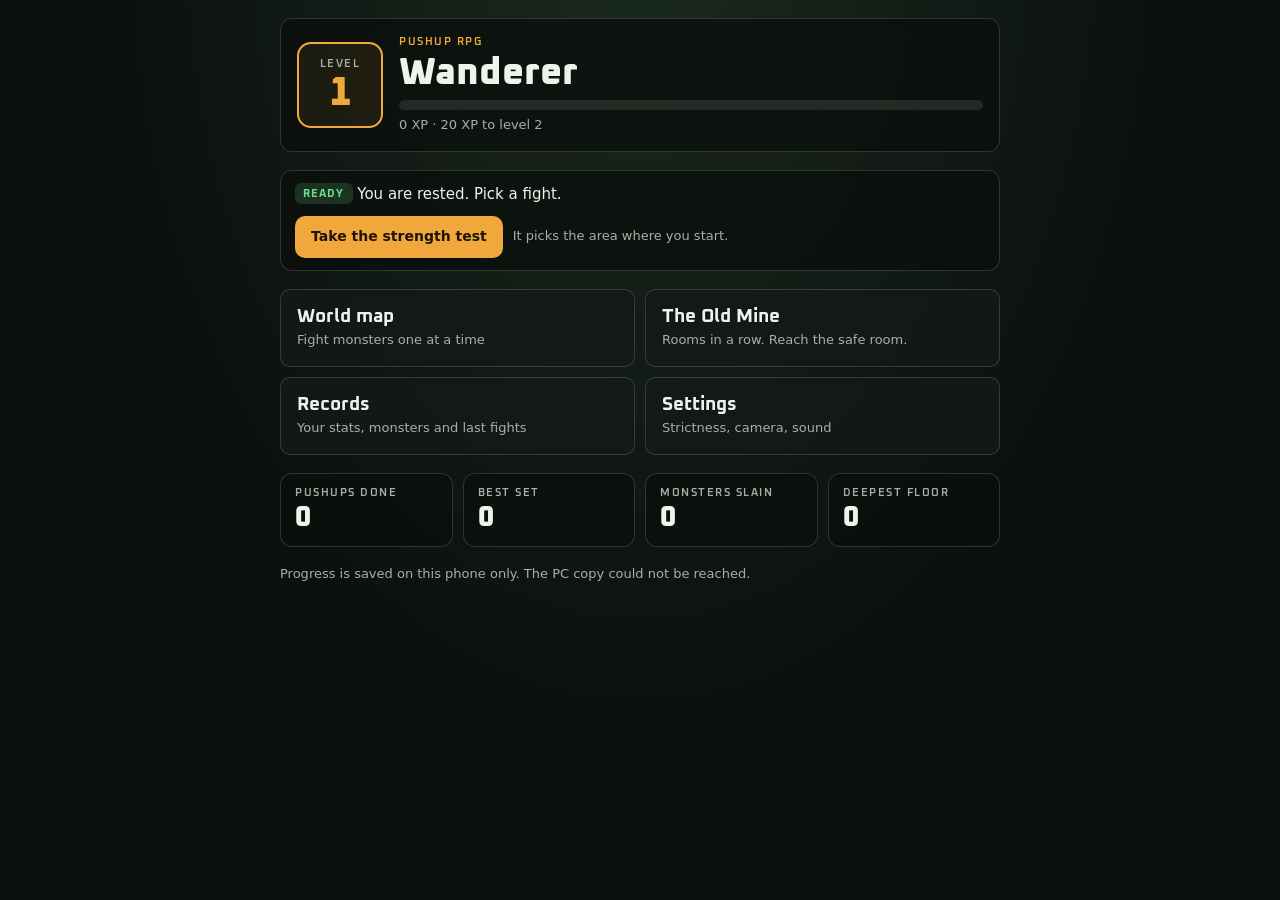
==== app/index.html @ 48d53eca "Make the game an installable app that works offline Adds a web app manifest with Cave Rat icons, so " ====
<!doctype html>
<html lang="en">
<head>
<meta charset="utf-8">
<meta name="viewport" content="width=device-width,initial-scale=1,viewport-fit=cover">
<meta name="theme-color" content="#0b0f0d">
<title>Pushup RPG</title>
<link rel="manifest" href="manifest.webmanifest">
<link rel="icon" href="icons/icon-192.png" type="image/png">
<link rel="apple-touch-icon" href="icons/apple-touch-icon.png">
<meta name="mobile-web-app-capable" content="yes">
<link rel="preconnect" href="https://fonts.googleapis.com">
<link rel="preconnect" href="https://fonts.gstatic.com" crossorigin>
<link rel="stylesheet" href="https://fonts.googleapis.com/css2?family=Oxanium:wght@500;600;700;800&display=swap">
<link rel="stylesheet" href="style.css">
</head>
<body>

<!-- ===== camp (home) ===== -->
<section id="camp" class="screen">
  <div class="wrap">
    <header class="hero panel">
      <div class="lvl"><span class="label">Level</span><span id="campLevel">1</span></div>
      <div class="who">
        <p class="eyebrow">Pushup RPG</p>
        <h1 id="campTitle">Wanderer</h1>
        <div class="xpbar"><div id="campXpFill"></div></div>
        <p class="fine" id="campXpText"></p>
      </div>
    </header>
    <p id="campStatus" class="status panel"></p>
    <nav class="menu">
      <button type="button" data-action="goto" data-to="map"><b>World map</b><span>Fight monsters one at a time</span></button>
      <button type="button" data-action="goto" data-to="dungeon"><b>The Old Mine</b><span>Rooms in a row. Reach the safe room.</span></button>
      <button type="button" data-action="goto" data-to="records"><b>Records</b><span>Your stats, monsters and last fights</span></button>
      <button type="button" data-action="goto" data-to="settings"><b>Settings</b><span>Strictness, camera, sound</span></button>
    </nav>
    <div class="row" id="installRow" hidden><button type="button" id="btnInstallCamp">Install Pushup RPG as an app</button></div>
    <div class="tiles" id="campTiles"></div>
    <p class="fine" id="syncStatus">Checking where your progress is saved…</p>
  </div>
</section>

<!-- ===== world map ===== -->
<section id="map" class="screen" hidden>
  <div class="wrap">
    <div class="topbar"><button class="back" type="button" data-action="goto" data-to="camp">← Camp</button><h1>World map</h1></div>
    <p id="mapNote" class="status panel"></p>
    <div id="mapSpecial" class="specials"></div>
    <div id="mapZones" class="wrap"></div>
  </div>
</section>

<!-- ===== dungeon ===== -->
<section id="dungeon" class="screen" hidden>
  <div class="wrap">
    <div class="topbar"><button class="back" type="button" data-action="goto" data-to="camp">← Camp</button><h1>The Old Mine</h1></div>
    <p id="dgStatus" class="status panel"></p>
    <div id="dgFloor" class="card-block panel"></div>
    <div class="card-block panel">
      <h2>How the mine works</h2>
      <ul class="rules" id="dgRules"></ul>
    </div>
    <div class="card-block panel">
      <h2>Floors</h2>
      <div class="ladder" id="dgLadder"></div>
    </div>
  </div>
</section>

<!-- ===== records ===== -->
<section id="records" class="screen" hidden>
  <div class="wrap">
    <div class="topbar"><button class="back" type="button" data-action="goto" data-to="camp">← Camp</button><h1>Records</h1></div>
    <div class="tiles" id="recTiles"></div>
    <div class="card-block panel">
      <h2>Monsters</h2>
      <div class="table-wrap"><table id="recBeasts"></table></div>
    </div>
    <div class="card-block panel">
      <h2>Last fights</h2>
      <ul class="history" id="recHistory"></ul>
    </div>
  </div>
</section>

<!-- ===== settings ===== -->
<section id="settings" class="screen" hidden>
  <div class="wrap">
    <div class="topbar"><button class="back" type="button" data-action="goto" data-to="camp">← Camp</button><h1>Settings</h1></div>
    <div class="card-block panel">
      <h2>App</h2>
      <p class="fine" id="appStatus"></p>
      <div class="row"><button type="button" id="btnInstall" class="primary" hidden>Install the app</button></div>
    </div>
    <div class="card-block panel">
      <h2>Strictness</h2>
      <div class="field">
        <label for="sDepth">Bottom: elbow angle at most <output id="oDepth" for="sDepth"></output></label>
        <input type="range" id="sDepth" min="40" max="120" step="1">
        <p class="fine">Lower number = you must go deeper.</p>
      </div>
      <div class="field">
        <label for="sTop">Top: elbow angle at least <output id="oTop" for="sTop"></output></label>
        <input type="range" id="sTop" min="140" max="178" step="1">
        <p class="fine">Higher number = arms must be straighter.</p>
      </div>
      <div class="field">
        <label for="sBend">Body line: bend allowed <output id="oBend" for="sBend"></output></label>
        <input type="range" id="sBend" min="8" max="40" step="1">
        <p class="fine">Lower number = stricter about sagging hips or butt up.</p>
      </div>
      <div class="field">
        <label for="sKnee">Legs: knee angle at least <output id="oKnee" for="sKnee"></output></label>
        <input type="range" id="sKnee" min="120" max="175" step="1">
        <p class="fine">Higher number = legs must be straighter.</p>
      </div>
      <div class="row"><button type="button" id="btnDefaults">Back to tested defaults</button></div>
    </div>
    <div class="card-block panel">
      <h2>Camera and sound</h2>
      <div class="field">
        <label for="sCamera">Camera</label>
        <select id="sCamera"><option value="user">Front camera</option><option value="environment">Back camera</option></select>
      </div>
      <div class="field">
        <label for="sModel">Body tracking</label>
        <select id="sModel"><option value="full">Accurate</option><option value="lite">Fast (for slow phones)</option></select>
      </div>
      <label class="check" for="sVoice"><input type="checkbox" id="sVoice"> Say the count out loud</label>
    </div>
    <div class="card-block panel">
      <h2>Backup</h2>
      <p class="fine">Copy a backup code and keep it somewhere safe, for example in a note on your phone. Paste it here to get your progress back on any link or phone.</p>
      <div class="row"><button type="button" id="btnBackup" class="primary">Copy backup code</button></div>
      <textarea id="backupText" readonly hidden aria-label="Your backup code"></textarea>
      <div class="field">
        <label for="restoreText">Restore from a backup code</label>
        <textarea id="restoreText" placeholder="Paste a backup code here"></textarea>
      </div>
      <div class="row"><button type="button" id="btnRestore">Restore</button></div>
      <p class="fine" id="backupMsg" role="status"></p>
    </div>
    <div class="card-block panel">
      <h2>Progress</h2>
      <p class="fine">Start again from level 1. Your settings stay. This cannot be undone.</p>
      <div class="row"><button type="button" id="btnWipe" class="danger-btn">Reset all progress</button></div>
    </div>
  </div>
</section>

<!-- ===== fight ===== -->
<section id="fight" hidden>
  <div id="stage">
    <div id="frame">
      <video id="video" playsinline muted></video>
      <canvas id="overlay"></canvas>
    </div>
  </div>
  <header class="hud-top">
    <div class="count-box panel"><span class="label">Hits</span><span id="fHits">0</span></div>
    <div class="monster panel" id="fMonster">
      <img id="fArt" alt="" hidden>
      <div class="m-info">
        <p class="fine" id="fWhere"></p>
        <div class="m-row"><span id="fName"></span><span id="fHp"></span></div>
        <div class="hpbar"><div id="fHpFill"></div></div>
        <div class="threat" id="threat" hidden><div class="threat-bar"><div id="threatFill"></div></div><span id="threatText"></span></div>
      </div>
    </div>
  </header>
  <div id="banner" class="panel"></div>
  <div id="restPanel" hidden>
    <div class="card">
      <p class="eyebrow" id="restTitle">Room cleared</p>
      <p id="restTime">1:30</p>
      <p id="restNext"></p>
      <div class="row center">
        <button type="button" id="btnFightNow" class="primary">Fight now</button>
        <button type="button" id="btnQuitRun">Leave the mine</button>
      </div>
      <p class="fine" id="restWarn"></p>
    </div>
  </div>
  <footer class="hud-bottom">
    <div id="debug" class="panel">Starting camera…</div>
    <div class="controls">
      <button type="button" id="btnFlee">Run away</button>
      <button type="button" id="btnSound" aria-pressed="true">Sound on</button>
      <button type="button" id="dbgRep" hidden>Fake rep</button>
      <button type="button" id="dbgNoRep" hidden>Fake no-rep</button>
    </div>
  </footer>
</section>

<div id="modal" class="sheet" hidden><div class="card" id="modalCard" role="dialog" aria-modal="true"></div></div>

<script type="module" src="game.js"></script>
</body>
</html>
---- app/style.css ----
/* Layout: menu screens are one centered column; the fight is a full-screen camera with a game HUD on top. */
:root {
  --bg: #0b0f0d;
  --panel: rgba(11, 15, 13, 0.76);
  --panel-solid: #141a17;
  --tint: rgba(238, 243, 236, 0.05);
  --fg: #eef3ec;
  --muted: #a3b2a7;
  --line: rgba(238, 243, 236, 0.16);
  --torch: #f0a83c;
  --torch-ink: #1d1406;
  --good: #6fe08a;
  --bad: #ff6a57;
  --warn: #f5c451;
  --hp: #d9443a;
  --display: "Oxanium", "Bahnschrift", "Segoe UI", system-ui, sans-serif;
  --body: system-ui, -apple-system, "Segoe UI", Roboto, sans-serif;
  --mono: ui-monospace, "Cascadia Mono", Consolas, monospace;
  color-scheme: dark;
}
* { box-sizing: border-box; }
html, body { height: 100%; margin: 0; }
body {
  background: var(--bg);
  color: var(--fg);
  font: 15px/1.45 var(--body);
  overflow: hidden;
  -webkit-tap-highlight-color: transparent;
}
[hidden] { display: none !important; }
p { margin: 0; }
h1 { font: 800 clamp(26px, 6vw, 38px)/1.05 var(--display); margin: 0; text-wrap: balance; }
h2 { font: 700 19px/1.2 var(--display); margin: 0; text-wrap: balance; }
b { font-weight: 700; }

button, .btn {
  font: 600 14px/1.2 var(--body);
  color: var(--fg);
  background: rgba(20, 26, 23, 0.88);
  border: 1px solid var(--line);
  border-radius: 10px;
  padding: 11px 15px;
  min-height: 42px;
  cursor: pointer;
  display: inline-flex; align-items: center; justify-content: center; gap: 6px;
}
button:hover { border-color: rgba(238, 243, 236, 0.4); }
button:focus-visible, select:focus-visible, input:focus-visible { outline: 2px solid var(--torch); outline-offset: 2px; }
button:disabled { opacity: 0.5; cursor: not-allowed; }
.primary { background: var(--torch); color: var(--torch-ink); border-color: transparent; }
.primary:hover { border-color: transparent; filter: brightness(1.08); }
.danger-btn { color: var(--bad); }

.panel {
  background: var(--panel);
  border: 1px solid var(--line);
  border-radius: 12px;
  -webkit-backdrop-filter: blur(6px);
  backdrop-filter: blur(6px);
}
.label, .eyebrow {
  display: block;
  font: 600 11px/1.2 var(--display);
  letter-spacing: 0.14em;
  text-transform: uppercase;
  color: var(--muted);
}
.eyebrow { color: var(--torch); }
.fine { font-size: 13px; color: var(--muted); }
.row { display: flex; flex-wrap: wrap; gap: 10px; align-items: center; }
.row.center { justify-content: center; }
.chip {
  display: inline-block;
  font: 700 11px/1 var(--display);
  letter-spacing: 0.1em;
  text-transform: uppercase;
  padding: 5px 8px;
  border-radius: 6px;
  background: rgba(238, 243, 236, 0.1);
  vertical-align: 2px;
  white-space: nowrap;
}
.chip.good { background: rgba(111, 224, 138, 0.16); color: var(--good); }
.chip.bad { background: rgba(255, 106, 87, 0.16); color: var(--bad); }
.chip.warn { background: rgba(245, 196, 81, 0.16); color: var(--warn); }
.chip.boss { background: rgba(240, 168, 60, 0.18); color: var(--torch); }

/* ---------- menu screens ---------- */
.screen {
  position: fixed; inset: 0;
  overflow-y: auto;
  background: radial-gradient(ellipse at 50% -10%, #1a2a1f 0%, var(--bg) 62%) var(--bg);
  padding-top: calc(env(safe-area-inset-top, 0px) + 18px);
  padding-bottom: calc(env(safe-area-inset-bottom, 0px) + 28px);
  padding-left: max(16px, env(safe-area-inset-left, 0px));
  padding-right: max(16px, env(safe-area-inset-right, 0px));
}
.wrap { max-width: 720px; margin: 0 auto; display: flex; flex-direction: column; gap: 18px; }
.topbar { display: flex; align-items: center; gap: 12px; flex-wrap: wrap; }
.back { min-height: 38px; padding: 8px 12px; }

.hero { display: flex; gap: 16px; align-items: center; padding: 16px; }
.lvl {
  flex: none; width: 86px; height: 86px;
  border-radius: 14px; border: 2px solid var(--torch);
  background: rgba(240, 168, 60, 0.08);
  display: flex; flex-direction: column; align-items: center; justify-content: center; gap: 2px;
}
#campLevel { font: 800 40px/1 var(--display); color: var(--torch); font-variant-numeric: tabular-nums; }
.who { flex: 1; min-width: 0; display: flex; flex-direction: column; gap: 6px; }
.xpbar { height: 10px; border-radius: 5px; background: rgba(238, 243, 236, 0.1); overflow: hidden; }
.xpbar > div { height: 100%; width: 0; background: var(--torch); transition: width 0.4s ease-out; }
.status { padding: 12px 14px; }

.menu { display: grid; grid-template-columns: repeat(auto-fit, minmax(240px, 1fr)); gap: 10px; }
.menu button { flex-direction: column; align-items: flex-start; gap: 4px; padding: 16px; min-height: 78px; text-align: left; }
.menu b { font: 700 19px/1.1 var(--display); }
.menu span { font-size: 13px; color: var(--muted); font-weight: 500; }

.tiles { display: grid; grid-template-columns: repeat(auto-fit, minmax(140px, 1fr)); gap: 10px; }
.tile { padding: 12px 14px; }
.tile b { display: block; margin-top: 4px; font: 800 28px/1.1 var(--display); font-variant-numeric: tabular-nums; }

.status .row { margin-top: 10px; }
.specials { display: grid; grid-template-columns: repeat(auto-fit, minmax(240px, 1fr)); gap: 10px; }
.special {
  display: flex; flex-direction: column; align-items: flex-start; justify-content: flex-start; gap: 4px;
  width: 100%; padding: 16px; text-align: left;
  border-color: rgba(240, 168, 60, 0.45);
}
.special b { font: 700 19px/1.2 var(--display); }
.special > span:not(.eyebrow):not(.stext) { font-size: 13px; color: var(--muted); font-weight: 500; }
.special.done { opacity: 0.6; border-color: var(--line); }
.special.has-art { flex-direction: row; align-items: center; gap: 14px; }
.special.has-art .mthumb { width: 64px; height: 64px; flex: none; }
.stext { display: flex; flex-direction: column; align-items: flex-start; gap: 4px; min-width: 0; }
.stext > span:not(.eyebrow) { font-size: 13px; color: var(--muted); font-weight: 500; }
.stext b { font: 700 19px/1.2 var(--display); }
.rooms .beast .mthumb { width: 36px; height: 36px; flex: none; }
.rooms .beast > span:last-child { min-width: 0; }
.chip.slow { background: rgba(150, 185, 255, 0.15); color: #a9c4ff; }
.callout { padding: 12px 14px; border-radius: 10px; border: 1px solid; font-size: 15px; }
.callout.slow { background: rgba(150, 185, 255, 0.12); border-color: rgba(150, 185, 255, 0.55); }
.callout.slow b { color: #a9c4ff; }
.callout.torch { background: rgba(240, 168, 60, 0.1); border-color: rgba(240, 168, 60, 0.5); }
.callout.torch b { color: var(--torch); }
.mrow.locked { opacity: 0.55; }
.monster.test #fHpFill { background: var(--torch); }

.zone { padding: 14px; display: flex; flex-direction: column; gap: 10px; }
.zone header { display: flex; justify-content: space-between; gap: 12px; align-items: flex-start; }
.zone header > div { min-width: 0; display: flex; flex-direction: column; gap: 2px; }
.zone.locked { opacity: 0.6; }
.hp-range { font: 700 13px/1 var(--display); color: var(--muted); white-space: nowrap; padding-top: 4px; }
.mlist { display: flex; flex-direction: column; gap: 6px; }
.mrow {
  display: grid; grid-template-columns: 48px minmax(0, 1fr) auto; gap: 12px; align-items: center;
  width: 100%; text-align: left; justify-content: stretch;
  padding-left: 8px;
}
.mmain { display: flex; flex-direction: column; align-items: flex-start; gap: 2px; min-width: 0; }
.mchips { display: flex; flex-wrap: wrap; gap: 4px; margin-top: 4px; }
.mthumb { width: 48px; height: 48px; border-radius: 8px; object-fit: cover; display: block; background: var(--tint); border: 1px solid var(--line); }
.portrait { display: block; width: min(100%, 320px); aspect-ratio: 1; margin: 0 auto; border-radius: 14px; object-fit: cover; border: 1px solid var(--line); }
.beast { display: flex; align-items: center; gap: 10px; }
.beast .mthumb { width: 34px; height: 34px; }
.mname { font-weight: 700; overflow-wrap: anywhere; }
.mhp { font: 700 16px/1 var(--display); color: var(--bad); font-variant-numeric: tabular-nums; white-space: nowrap; }
.mkills { font-size: 12px; font-weight: 500; color: var(--muted); }

.card-block { padding: 16px; display: flex; flex-direction: column; gap: 12px; }
.rooms { list-style: none; margin: 0; padding: 0; display: flex; flex-direction: column; gap: 6px; }
.rooms li { display: flex; justify-content: space-between; align-items: center; gap: 12px; padding: 10px 12px; border-radius: 10px; background: var(--tint); }
.rooms li > span:first-child { min-width: 0; }
.rooms li > span:last-child { white-space: nowrap; }
.rooms li.safe { color: var(--good); font-weight: 700; }
.rooms li.done { opacity: 0.55; }
.rooms li.next { outline: 1px solid var(--torch); }
.ladder { display: flex; gap: 6px; flex-wrap: wrap; }
.ladder span {
  width: 34px; height: 34px; border-radius: 8px;
  display: grid; place-items: center;
  font: 700 13px/1 var(--display);
  background: var(--tint); border: 1px solid var(--line); color: var(--muted);
}
.ladder .done { background: rgba(111, 224, 138, 0.16); color: var(--good); border-color: transparent; }
.ladder .here { border-color: var(--torch); color: var(--torch); }
ul.rules { margin: 0; padding-left: 20px; display: flex; flex-direction: column; gap: 4px; }

.table-wrap { overflow-x: auto; }
table { width: 100%; border-collapse: collapse; font-size: 14px; }
th, td { text-align: left; padding: 8px 10px; border-bottom: 1px solid var(--line); white-space: nowrap; }
th { font: 600 11px/1.2 var(--display); letter-spacing: 0.12em; text-transform: uppercase; color: var(--muted); }
th.num, td.num { text-align: right; font-variant-numeric: tabular-nums; }
.history { list-style: none; margin: 0; padding: 0; display: flex; flex-direction: column; gap: 6px; }
.history li { padding: 8px 10px; border-radius: 8px; background: var(--tint); display: flex; justify-content: space-between; gap: 12px; flex-wrap: wrap; }
.history .won b { color: var(--good); }
.history .lost b { color: var(--bad); }

.field { display: flex; flex-direction: column; gap: 6px; }
.field label { font-weight: 600; }
select {
  font: 15px var(--body); color: var(--fg); background: var(--bg);
  border: 1px solid var(--line); border-radius: 10px; padding: 10px 12px; max-width: 100%;
}
textarea {
  width: 100%; min-height: 84px; resize: vertical;
  font: 12px/1.4 var(--mono); color: var(--fg); background: var(--bg);
  border: 1px solid var(--line); border-radius: 10px; padding: 10px 12px;
  word-break: break-all;
}
input[type="range"] { width: 100%; accent-color: var(--torch); }
output { color: var(--torch); font-family: var(--display); font-weight: 700; font-variant-numeric: tabular-nums; }
.check { display: flex; gap: 10px; align-items: center; font-weight: 600; }
.check input { width: 20px; height: 20px; accent-color: var(--torch); }

/* ---------- modal ---------- */
.sheet {
  position: fixed; inset: 0; z-index: 20;
  overflow-y: auto;
  background: rgba(6, 9, 8, 0.9);
  display: flex; justify-content: center; align-items: flex-start;
  padding-top: calc(env(safe-area-inset-top, 0px) + 24px);
  padding-bottom: calc(env(safe-area-inset-bottom, 0px) + 24px);
  padding-left: max(16px, env(safe-area-inset-left, 0px));
  padding-right: max(16px, env(safe-area-inset-right, 0px));
}
.card {
  width: 100%; max-width: 520px;
  background: var(--panel-solid);
  border: 1px solid var(--line);
  border-radius: 16px;
  padding: 22px;
  display: flex; flex-direction: column; gap: 14px;
}
.big { font: 800 clamp(26px, 7vw, 36px)/1.05 var(--display); }
.hpbig { font: 800 56px/1 var(--display); color: var(--bad); font-variant-numeric: tabular-nums; }
.hpbig span { font-size: 18px; color: var(--muted); margin-left: 4px; }
.lines { list-style: none; padding: 0; margin: 0; display: flex; flex-direction: column; gap: 6px; }
.lines li { padding: 9px 12px; background: var(--tint); border-radius: 8px; }
.result.won .eyebrow { color: var(--good); }
.result.lost .eyebrow { color: var(--bad); }
.levelup { color: var(--torch); font-weight: 700; }

/* ---------- fight ---------- */
#fight { position: fixed; inset: 0; background: #000; overflow: hidden; }
#stage { position: absolute; inset: 0; display: grid; place-items: center; }
#frame {
  position: relative;
  aspect-ratio: var(--ar, 16 / 9);
  width: min(100vw, calc(100vh * var(--ar-num, 1.7778)));
  width: min(100vw, calc(100dvh * var(--ar-num, 1.7778)));
}
#frame.mirror { transform: scaleX(-1); }
#video, #overlay { position: absolute; inset: 0; width: 100%; height: 100%; }
#video { object-fit: fill; }

.hud-top {
  position: absolute; top: 0; left: 0; right: 0;
  display: flex; justify-content: space-between; align-items: flex-start; gap: 12px;
  padding-top: calc(env(safe-area-inset-top, 0px) + 10px);
  padding-left: max(14px, env(safe-area-inset-left, 0px));
  padding-right: max(14px, env(safe-area-inset-right, 0px));
  pointer-events: none;
}
.count-box { padding: 8px 18px 10px; text-align: center; min-width: 100px; }
#fHits { display: block; font: 800 clamp(44px, 13vmin, 112px)/1 var(--display); font-variant-numeric: tabular-nums; }
#fHits.bump { animation: bump 0.35s ease-out; }
.monster { width: min(58vw, 420px); padding: 10px 12px 12px 10px; display: flex; align-items: center; gap: 10px; }
.m-info { flex: 1; min-width: 0; display: flex; flex-direction: column; gap: 6px; }
#fArt { flex: none; width: clamp(56px, 20vmin, 104px); aspect-ratio: 1; border-radius: 10px; object-fit: cover; border: 1px solid var(--line); }
.m-row { display: flex; justify-content: space-between; align-items: baseline; gap: 8px; }
#fName { font: 700 clamp(14px, 3.6vmin, 20px)/1.1 var(--display); min-width: 0; }
#fHp { font: 600 13px/1 var(--display); color: var(--muted); font-variant-numeric: tabular-nums; white-space: nowrap; }
.hpbar { height: 12px; border-radius: 6px; background: rgba(238, 243, 236, 0.1); overflow: hidden; }
#fHpFill { height: 100%; width: 100%; background: var(--hp); transition: width 0.25s ease-out; }
.monster.hit { animation: shake 0.3s; }
.threat { display: flex; align-items: center; gap: 8px; }
.threat-bar { flex: 1; height: 6px; border-radius: 3px; background: rgba(238, 243, 236, 0.1); overflow: hidden; }
#threatFill { height: 100%; width: 100%; background: var(--warn); }
#threatText { font: 600 12px/1 var(--display); color: var(--warn); white-space: nowrap; font-variant-numeric: tabular-nums; }
.threat.danger #threatFill { background: var(--bad); }
.threat.danger #threatText { color: var(--bad); }

#banner {
  position: absolute; left: 50%; transform: translateX(-50%);
  bottom: calc(env(safe-area-inset-bottom, 0px) + 100px);
  width: max-content; max-width: calc(100vw - 28px);
  padding: 10px 18px;
  text-align: center;
  font: 700 clamp(17px, 4.6vmin, 34px)/1.15 var(--display);
  text-wrap: balance;
  pointer-events: none;
}
#banner.good { color: var(--good); }
#banner.bad { color: var(--bad); }
#banner.warn { color: var(--warn); }

#restPanel {
  position: absolute; inset: 0; z-index: 5;
  display: grid; place-items: center;
  padding: 16px max(16px, env(safe-area-inset-right, 0px)) 16px max(16px, env(safe-area-inset-left, 0px));
  background: rgba(6, 9, 8, 0.55);
}
#restPanel .card { max-width: 440px; text-align: center; align-items: center; gap: 10px; padding: 18px; }
#restTime { font: 800 clamp(44px, 12vmin, 72px)/1 var(--display); color: var(--torch); font-variant-numeric: tabular-nums; }

.hud-bottom {
  position: absolute; left: 0; right: 0; bottom: 0;
  display: flex; flex-wrap: wrap; align-items: center; justify-content: space-between; gap: 8px 12px;
  padding-bottom: calc(env(safe-area-inset-bottom, 0px) + 10px);
  padding-left: max(14px, env(safe-area-inset-left, 0px));
  padding-right: max(14px, env(safe-area-inset-right, 0px));
}
#debug { font: 12px/1.3 var(--mono); color: var(--muted); padding: 7px 10px; min-width: 0; font-variant-numeric: tabular-nums; }
.controls { display: flex; flex-wrap: wrap; gap: 8px; }

@keyframes bump { 0% { transform: scale(1); } 40% { transform: scale(1.18); } 100% { transform: scale(1); } }
@keyframes shake { 0%, 100% { transform: translateX(0); } 25% { transform: translateX(-6px); } 50% { transform: translateX(5px); } 75% { transform: translateX(-3px); } }
@media (prefers-reduced-motion: reduce) {
  #fHits.bump, .monster.hit { animation: none; }
  #fHpFill, .xpbar > div { transition: none; }
}
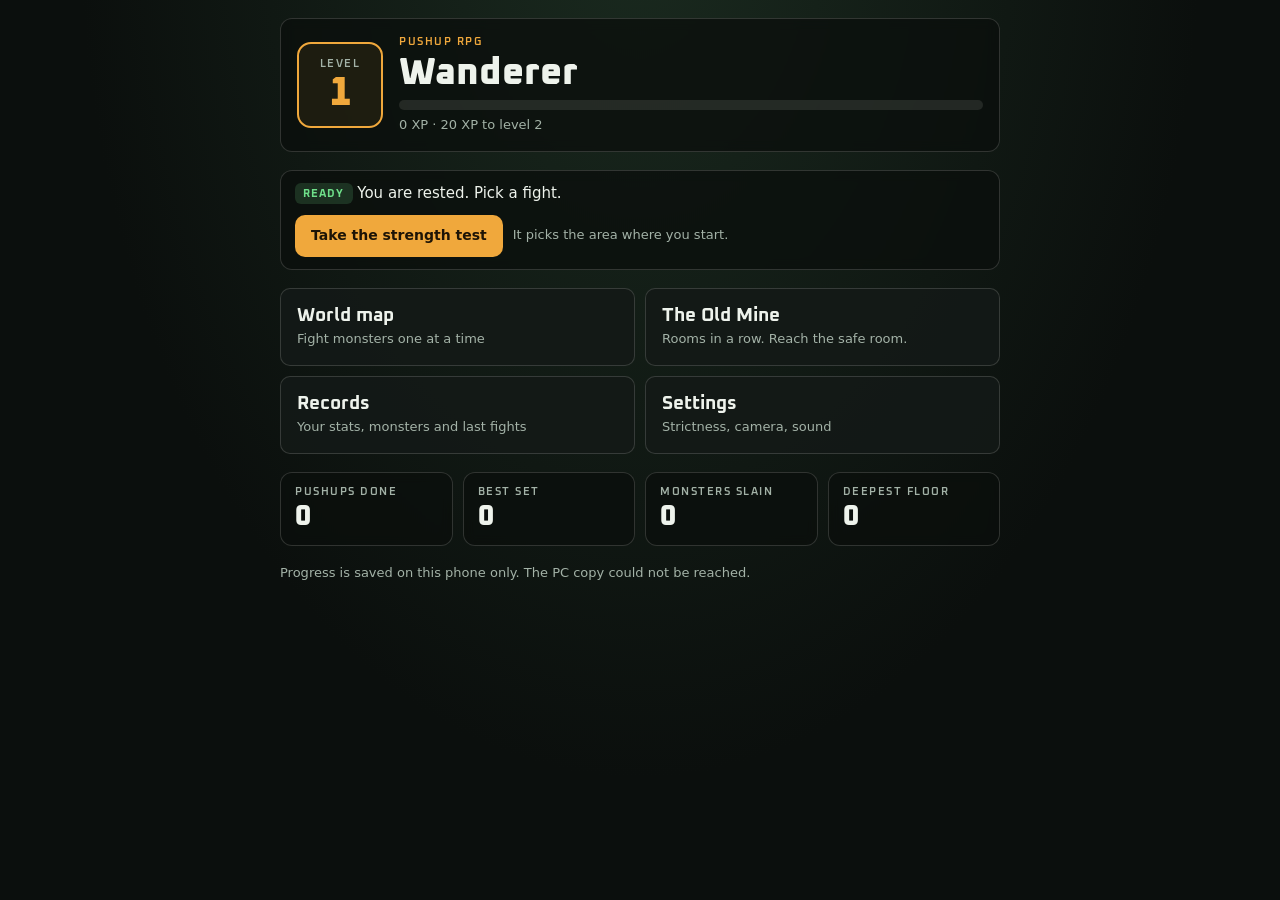
==== commit 3c50b80e: "Item 2 (audit #5): the font no longer holds up Camp; preload game modules - index.html: the Oxanium " ====
--- a/app/index.html
+++ b/app/index.html
@@ -11,8 +11,14 @@
 <meta name="mobile-web-app-capable" content="yes">
 <link rel="preconnect" href="https://fonts.googleapis.com">
 <link rel="preconnect" href="https://fonts.gstatic.com" crossorigin>
-<link rel="stylesheet" href="https://fonts.googleapis.com/css2?family=Oxanium:wght@500;600;700;800&display=swap">
+<!-- The font is only decoration, so nothing waits for it: it is fetched alongside the page and swaps in
+     when it arrives. Until then (or offline, or when its server hangs) the fallback fonts in style.css show. -->
+<link rel="preload" as="style" href="https://fonts.googleapis.com/css2?family=Oxanium:wght@500;600;700;800&display=swap" onload="this.onload=null;this.rel='stylesheet'">
+<noscript><link rel="stylesheet" href="https://fonts.googleapis.com/css2?family=Oxanium:wght@500;600;700;800&display=swap"></noscript>
 <link rel="stylesheet" href="style.css">
+<!-- game.js imports these two: fetch them at the same time as game.js instead of after it -->
+<link rel="modulepreload" href="core.js">
+<link rel="modulepreload" href="data.js">
 </head>
 <body>
 
@@ -28,7 +34,9 @@
         <p class="fine" id="campXpText"></p>
       </div>
     </header>
+    <p id="saveWarn" class="status panel" hidden></p>
     <p id="campStatus" class="status panel"></p>
+    <div id="backupNag" class="status panel" hidden></div>
     <nav class="menu">
       <button type="button" data-action="goto" data-to="map"><b>World map</b><span>Fight monsters one at a time</span></button>
       <button type="button" data-action="goto" data-to="dungeon"><b>The Old Mine</b><span>Rooms in a row. Reach the safe room.</span></button>
@@ -131,15 +139,24 @@
     </div>
     <div class="card-block panel">
       <h2>Backup</h2>
-      <p class="fine">Copy a backup code and keep it somewhere safe, for example in a note on your phone. Paste it here to get your progress back on any link or phone.</p>
-      <div class="row"><button type="button" id="btnBackup" class="primary">Copy backup code</button></div>
+      <p id="backupWhen"></p>
+      <p class="fine">Your progress lives in this phone's browser. If its data gets cleared, a backup is the only way back. Send one to yourself every week or so, for example to Google Drive or your email.</p>
+      <div class="row">
+        <button type="button" id="btnShareBackup" class="primary">Send backup to myself</button>
+        <button type="button" id="btnSaveBackup">Save as file</button>
+        <button type="button" id="btnBackup">Copy code</button>
+      </div>
       <textarea id="backupText" readonly hidden aria-label="Your backup code"></textarea>
       <div class="field">
-        <label for="restoreText">Restore from a backup code</label>
-        <textarea id="restoreText" placeholder="Paste a backup code here"></textarea>
-      </div>
-      <div class="row"><button type="button" id="btnRestore">Restore</button></div>
+        <label for="restoreText">Restore a backup</label>
+        <textarea id="restoreText" placeholder="Paste a backup code, or the whole backup message, here"></textarea>
+      </div>
+      <div class="row">
+        <label class="btn file-btn"><input type="file" id="restoreFile" accept=".txt,text/plain">Open backup file</label>
+        <button type="button" id="btnRestore">Restore</button>
+      </div>
       <p class="fine" id="backupMsg" role="status"></p>
+      <p class="fine" id="storageNote"></p>
     </div>
     <div class="card-block panel">
       <h2>Progress</h2>
@@ -158,7 +175,15 @@
     </div>
   </div>
   <header class="hud-top">
-    <div class="count-box panel"><span class="label">Hits</span><span id="fHits">0</span></div>
+    <div class="hud-left">
+      <div class="count-box panel"><span class="label">Hits</span><span id="fHits">0</span></div>
+      <!-- live depth meter: fills as you go down, green once the rep is deep enough -->
+      <div class="depth-box panel off" id="depthBox" aria-hidden="true">
+        <span class="label">Depth</span>
+        <div class="depth-bar"><div class="depth-track"><div id="depthFill"></div></div><div class="depth-line"></div></div>
+        <span id="downTime" hidden>0.0 s</span>
+      </div>
+    </div>
     <div class="monster panel" id="fMonster">
       <img id="fArt" alt="" hidden>
       <div class="m-info">
@@ -166,6 +191,7 @@
         <div class="m-row"><span id="fName"></span><span id="fHp"></span></div>
         <div class="hpbar"><div id="fHpFill"></div></div>
         <div class="threat" id="threat" hidden><div class="threat-bar"><div id="threatFill"></div></div><span id="threatText"></span></div>
+        <p id="stayNote" hidden>Stay in the app: leaving now counts as giving up.</p>
       </div>
     </div>
   </header>
--- a/app/style.css
+++ b/app/style.css
@@ -50,6 +50,10 @@
 .primary { background: var(--torch); color: var(--torch-ink); border-color: transparent; }
 .primary:hover { border-color: transparent; filter: brightness(1.08); }
 .danger-btn { color: var(--bad); }
+/* a file picker that looks like the other buttons */
+.file-btn { position: relative; cursor: pointer; }
+.file-btn input { position: absolute; width: 1px; height: 1px; opacity: 0; pointer-events: none; }
+.file-btn:focus-within { outline: 2px solid var(--torch); outline-offset: 2px; }
 
 .panel {
   background: var(--panel);
@@ -77,7 +81,9 @@
   padding: 5px 8px;
   border-radius: 6px;
   background: rgba(238, 243, 236, 0.1);
-  vertical-align: 2px;
+  /* centred on the text around it: lining up on its own letters' baseline made the whole line 1 px
+     taller or shorter when the Oxanium font swapped in late, nudging the Camp buttons below it */
+  vertical-align: middle;
   white-space: nowrap;
 }
 .chip.good { background: rgba(111, 224, 138, 0.16); color: var(--good); }
@@ -144,6 +150,9 @@
 .callout.slow b { color: #a9c4ff; }
 .callout.torch { background: rgba(240, 168, 60, 0.1); border-color: rgba(240, 168, 60, 0.5); }
 .callout.torch b { color: var(--torch); }
+.callout.leave { background: rgba(255, 107, 91, 0.1); border-color: rgba(255, 107, 91, 0.5); }
+.callout.leave b { color: var(--bad); }
+#stayNote { margin: 0; font: 600 12px/1.2 var(--display); color: var(--warn); }
 .mrow.locked { opacity: 0.55; }
 .monster.test #fHpFill { background: var(--torch); }
 
@@ -161,7 +170,7 @@
 .mmain { display: flex; flex-direction: column; align-items: flex-start; gap: 2px; min-width: 0; }
 .mchips { display: flex; flex-wrap: wrap; gap: 4px; margin-top: 4px; }
 .mthumb { width: 48px; height: 48px; border-radius: 8px; object-fit: cover; display: block; background: var(--tint); border: 1px solid var(--line); }
-.portrait { display: block; width: min(100%, 320px); aspect-ratio: 1; margin: 0 auto; border-radius: 14px; object-fit: cover; border: 1px solid var(--line); }
+.portrait { display: block; width: min(100%, 320px, 34vh); aspect-ratio: 1; margin: 0 auto; border-radius: 14px; object-fit: cover; border: 1px solid var(--line); }
 .beast { display: flex; align-items: center; gap: 10px; }
 .beast .mthumb { width: 34px; height: 34px; }
 .mname { font-weight: 700; overflow-wrap: anywhere; }
@@ -234,6 +243,12 @@
   display: flex; flex-direction: column; gap: 14px;
 }
 .big { font: 800 clamp(26px, 7vw, 36px)/1.05 var(--display); }
+/* the Fight / Back buttons stay at the bottom of the screen while the info above scrolls */
+.card .actions {
+  position: sticky; bottom: calc(-24px - env(safe-area-inset-bottom, 0px)); z-index: 1;
+  margin: 0 -22px -22px; padding: 12px 22px calc(14px + env(safe-area-inset-bottom, 0px));
+  background: var(--panel-solid); border-top: 1px solid var(--line); border-radius: 0 0 16px 16px;
+}
 .hpbig { font: 800 56px/1 var(--display); color: var(--bad); font-variant-numeric: tabular-nums; }
 .hpbig span { font-size: 18px; color: var(--muted); margin-left: 4px; }
 .lines { list-style: none; padding: 0; margin: 0; display: flex; flex-direction: column; gap: 6px; }
@@ -263,10 +278,28 @@
   padding-right: max(14px, env(safe-area-inset-right, 0px));
   pointer-events: none;
 }
+.hud-left { display: flex; align-items: stretch; gap: 8px; flex: none; }
 .count-box { padding: 8px 18px 10px; text-align: center; min-width: 100px; }
+/* depth meter: a vertical bar that fills downward like the rep; the line marks counting depth */
+.depth-box { display: flex; flex-direction: column; align-items: center; gap: 6px; padding: 8px 10px 10px; min-width: 52px; }
+.depth-bar { position: relative; flex: 1; min-height: 56px; width: 22px; }
+.depth-track { position: absolute; inset: 0; border-radius: 11px; background: rgba(238, 243, 236, 0.12); overflow: hidden; }
+#depthFill { position: absolute; left: 0; right: 0; top: 0; height: 0; background: var(--torch); }
+/* the target mark sticks out on both sides so it reads over an empty or a full bar */
+.depth-line { position: absolute; left: -6px; right: -6px; top: var(--line-at, 84%); height: 3px; margin-top: -1px; border-radius: 2px; background: var(--fg); box-shadow: 0 0 0 1px rgba(0, 0, 0, 0.6); }
+.depth-box.reached #depthFill { background: var(--good); }
+.depth-box.reached .label { color: var(--good); }
+.depth-box.off { opacity: 0.45; }
+#downTime { font: 700 clamp(14px, 3.6vmin, 20px)/1 var(--display); font-variant-numeric: tabular-nums; white-space: nowrap; color: var(--warn); }
+#downTime.ok { color: var(--good); }
+/* upright phone: not enough width for hits + meter + monster in a row, so the meter goes under the hits */
+@media (max-width: 520px) {
+  .hud-left { flex-direction: column; }
+  .depth-box { min-height: 130px; }
+}
 #fHits { display: block; font: 800 clamp(44px, 13vmin, 112px)/1 var(--display); font-variant-numeric: tabular-nums; }
 #fHits.bump { animation: bump 0.35s ease-out; }
-.monster { width: min(58vw, 420px); padding: 10px 12px 12px 10px; display: flex; align-items: center; gap: 10px; }
+.monster { width: min(58vw, 420px); min-width: 0; padding: 10px 12px 12px 10px; display: flex; align-items: center; gap: 10px; }
 .m-info { flex: 1; min-width: 0; display: flex; flex-direction: column; gap: 6px; }
 #fArt { flex: none; width: clamp(56px, 20vmin, 104px); aspect-ratio: 1; border-radius: 10px; object-fit: cover; border: 1px solid var(--line); }
 .m-row { display: flex; justify-content: space-between; align-items: baseline; gap: 8px; }
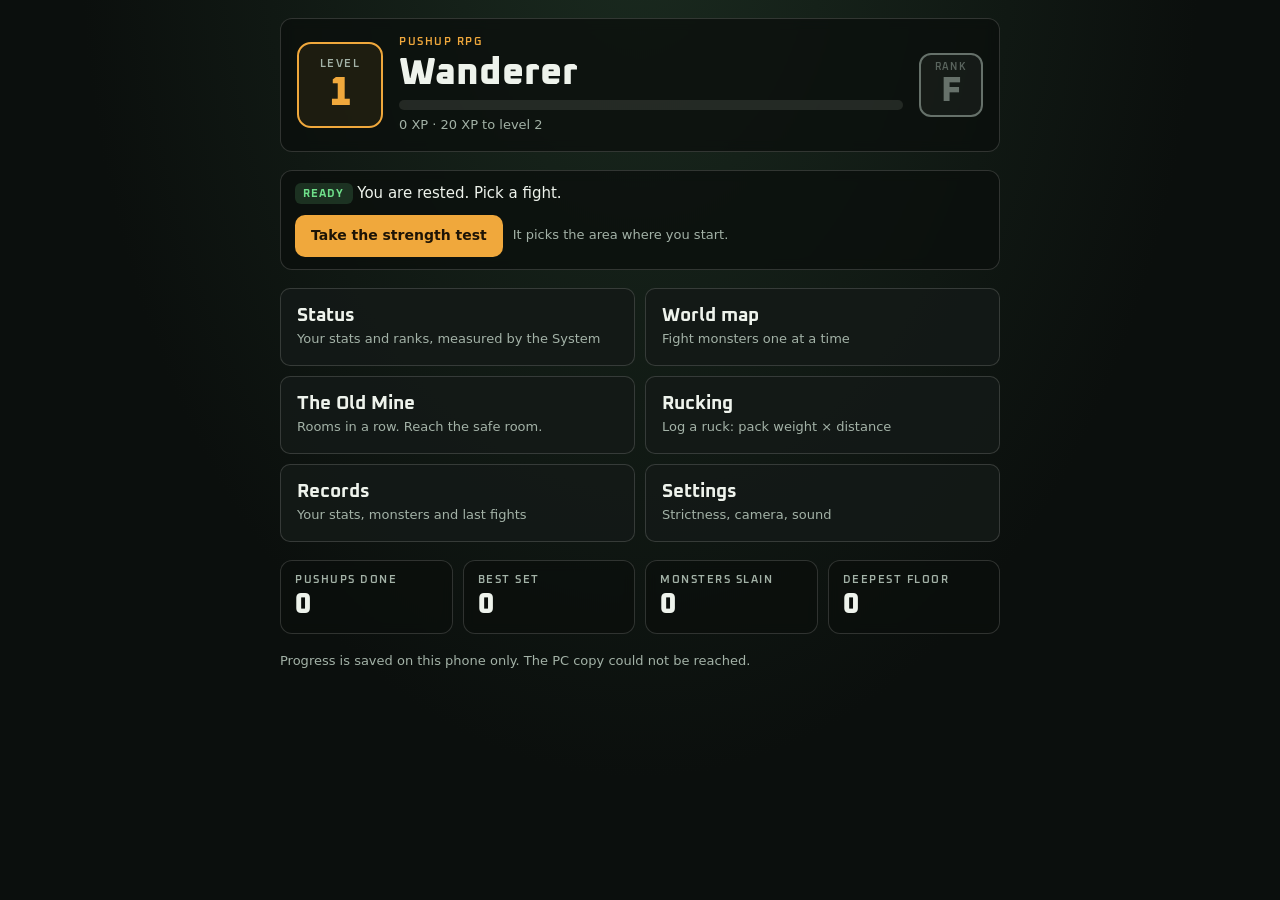
==== commit 133fca05: "Rucking and the System: log rucks from GPX files, ruck report and ranks, status window - Rucking scr" ====
--- a/app/index.html
+++ b/app/index.html
@@ -16,9 +16,10 @@
 <link rel="preload" as="style" href="https://fonts.googleapis.com/css2?family=Oxanium:wght@500;600;700;800&display=swap" onload="this.onload=null;this.rel='stylesheet'">
 <noscript><link rel="stylesheet" href="https://fonts.googleapis.com/css2?family=Oxanium:wght@500;600;700;800&display=swap"></noscript>
 <link rel="stylesheet" href="style.css">
-<!-- game.js imports these two: fetch them at the same time as game.js instead of after it -->
+<!-- game.js imports these: fetch them at the same time as game.js instead of after it -->
 <link rel="modulepreload" href="core.js">
 <link rel="modulepreload" href="data.js">
+<link rel="modulepreload" href="ruck.js">
 </head>
 <body>
 
@@ -33,13 +34,16 @@
         <div class="xpbar"><div id="campXpFill"></div></div>
         <p class="fine" id="campXpText"></p>
       </div>
+      <button type="button" class="hud-rank camp-rank" id="campRank" data-action="goto" data-to="status" title="Your overall rank: open your status"><span>Rank</span><b>F</b></button>
     </header>
     <p id="saveWarn" class="status panel" hidden></p>
     <p id="campStatus" class="status panel"></p>
     <div id="backupNag" class="status panel" hidden></div>
     <nav class="menu">
+      <button type="button" data-action="goto" data-to="status"><b>Status</b><span>Your stats and ranks, measured by the System</span></button>
       <button type="button" data-action="goto" data-to="map"><b>World map</b><span>Fight monsters one at a time</span></button>
       <button type="button" data-action="goto" data-to="dungeon"><b>The Old Mine</b><span>Rooms in a row. Reach the safe room.</span></button>
+      <button type="button" data-action="goto" data-to="ruck"><b>Rucking</b><span>Log a ruck: pack weight × distance</span></button>
       <button type="button" data-action="goto" data-to="records"><b>Records</b><span>Your stats, monsters and last fights</span></button>
       <button type="button" data-action="goto" data-to="settings"><b>Settings</b><span>Strictness, camera, sound</span></button>
     </nav>
@@ -49,6 +53,18 @@
   </div>
 </section>
 
+<!-- ===== status: the System's window (stats and ranks, only shown) ===== -->
+<section id="status" class="screen" hidden>
+  <div class="wrap">
+    <div class="topbar"><button class="back" type="button" data-action="goto" data-to="camp">← Camp</button><h1>Status</h1></div>
+    <div class="card-block panel sys-head" id="stHead"></div>
+    <div id="stCats" class="sys-cats"></div>
+    <div class="card-block panel" id="stHeart"></div>
+    <div class="card-block panel sys-later" id="stLater"></div>
+    <p class="fine">The System only measures. Every stat is a real number from your training, and stats never change a fight. Ranks come from your bests, so they never go down (HEART can).</p>
+  </div>
+</section>
+
 <!-- ===== world map ===== -->
 <section id="map" class="screen" hidden>
   <div class="wrap">
@@ -72,6 +88,57 @@
     <div class="card-block panel">
       <h2>Floors</h2>
       <div class="ladder" id="dgLadder"></div>
+    </div>
+  </div>
+</section>
+
+<!-- ===== rucking ===== -->
+<section id="ruck" class="screen" hidden>
+  <div class="wrap">
+    <div class="topbar"><button class="back" type="button" data-action="goto" data-to="camp">← Camp</button><h1>Rucking</h1></div>
+    <p id="ruckIntro" class="status panel"></p>
+    <div class="tiles" id="ruckTiles"></div>
+    <div class="card-block panel">
+      <h2>Log a ruck</h2>
+      <div class="grid2">
+        <div class="field">
+          <label for="ruckKg">Pack weight (kg)</label>
+          <input type="number" id="ruckKg" min="1" max="60" step="0.1" inputmode="decimal">
+        </div>
+        <div class="field">
+          <label for="ruckBody">Your body weight (kg)</label>
+          <input type="number" id="ruckBody" min="30" max="250" step="0.1" inputmode="decimal" placeholder="for your rank">
+        </div>
+      </div>
+      <p class="fine">Weigh your packed pack once. Both are kept for your next rucks. Your rank counts the pack as a share of your body weight (80 kg is used until you give yours).</p>
+      <div class="row">
+        <label class="btn file-btn primary"><input type="file" id="ruckFile">Open GPX file</label>
+        <button type="button" id="btnRuckHand">Enter by hand</button>
+      </div>
+      <form id="ruckHand" class="ruck-form" novalidate hidden>
+        <p class="fine" id="ruckHandNote"></p>
+        <div class="grid2">
+          <div class="field"><label for="rhDate">Date</label><input type="date" id="rhDate"></div>
+          <div class="field"><label for="rhStart">Start time</label><input type="time" id="rhStart"></div>
+          <div class="field"><label for="rhKm">Distance (km)</label><input type="number" id="rhKm" min="0.5" max="80" step="0.01" inputmode="decimal"></div>
+          <div class="field"><label for="rhClimb">Climb (m)</label><input type="number" id="rhClimb" min="0" step="1" inputmode="numeric" placeholder="if you know it"></div>
+          <div class="field"><label for="rhH">Start to end, breaks in: hours</label><input type="number" id="rhH" min="0" max="24" step="1" inputmode="numeric"></div>
+          <div class="field"><label for="rhMin">and minutes</label><input type="number" id="rhMin" min="0" max="59" step="1" inputmode="numeric"></div>
+        </div>
+        <div class="row"><button type="submit" class="primary">Check ruck</button><button type="button" id="btnRuckHandCancel">Cancel</button></div>
+      </form>
+      <p class="fine" id="ruckMsg" role="status"></p>
+      <p class="fine">A GPX file: in the Zepp app, open the workout and export it as GPX. From Strava: open the ruck on strava.com (on a phone: Chrome menu ⋮ → Desktop site), then ··· → Export GPX. The game keeps the numbers (km, time, climb, heart rate, steps), never the map of where you walked.</p>
+    </div>
+    <div class="card-block panel">
+      <h2>Ruck ranks</h2>
+      <p class="fine">A ruck's rank is the hardest march test it passes. Time runs from start to end, breaks included. Every 100 m up counts as 1 km more for your pace. XP doesn't change: it stays pack kg × km.</p>
+      <ul class="ruck-tests" id="ruckTests"></ul>
+    </div>
+    <div class="card-block panel">
+      <h2>Last rucks</h2>
+      <p class="fine" id="ruckBest"></p>
+      <ul class="history" id="ruckLog"></ul>
     </div>
   </div>
 </section>
@@ -151,16 +218,18 @@
         <label for="restoreText">Restore a backup</label>
         <textarea id="restoreText" placeholder="Paste a backup code, or the whole backup message, here"></textarea>
       </div>
+      <!-- Restore comes first: its "Tap again..." text is long, and this way it grows in place (stays under
+           the finger) instead of jumping to the next line on a phone -->
       <div class="row">
+        <button type="button" id="btnRestore">Restore</button>
         <label class="btn file-btn"><input type="file" id="restoreFile" accept=".txt,text/plain">Open backup file</label>
-        <button type="button" id="btnRestore">Restore</button>
       </div>
       <p class="fine" id="backupMsg" role="status"></p>
       <p class="fine" id="storageNote"></p>
     </div>
     <div class="card-block panel">
       <h2>Progress</h2>
-      <p class="fine">Start again from level 1. Your settings stay. This cannot be undone.</p>
+      <p class="fine">Start again from level 1. Your settings stay, and so does a rest or mine closure that is still running. This cannot be undone.</p>
       <div class="row"><button type="button" id="btnWipe" class="danger-btn">Reset all progress</button></div>
     </div>
   </div>
--- a/app/style.css
+++ b/app/style.css
@@ -13,6 +13,7 @@
   --bad: #ff6a57;
   --warn: #f5c451;
   --hp: #d9443a;
+  --sys: #8fd3ff; /* the System's voice: status stats and its messages */
   --display: "Oxanium", "Bahnschrift", "Segoe UI", system-ui, sans-serif;
   --body: system-ui, -apple-system, "Segoe UI", Roboto, sans-serif;
   --mono: ui-monospace, "Cascadia Mono", Consolas, monospace;
@@ -50,6 +51,7 @@
 .primary { background: var(--torch); color: var(--torch-ink); border-color: transparent; }
 .primary:hover { border-color: transparent; filter: brightness(1.08); }
 .danger-btn { color: var(--bad); }
+.primary.danger { background: var(--bad); color: #1a0f0d; }
 /* a file picker that looks like the other buttons */
 .file-btn { position: relative; cursor: pointer; }
 .file-btn input { position: absolute; width: 1px; height: 1px; opacity: 0; pointer-events: none; }
@@ -186,12 +188,14 @@
 .rooms li.done { opacity: 0.55; }
 .rooms li.next { outline: 1px solid var(--torch); }
 .ladder { display: flex; gap: 6px; flex-wrap: wrap; }
-.ladder span {
+.ladder span, .ladder button {
   width: 34px; height: 34px; border-radius: 8px;
   display: grid; place-items: center;
   font: 700 13px/1 var(--display);
   background: var(--tint); border: 1px solid var(--line); color: var(--muted);
 }
+.ladder button { padding: 0; min-height: 0; cursor: pointer; } /* a cleared floor: tap to play it again */
+.ladder button.done:hover { border-color: var(--good); }
 .ladder .done { background: rgba(111, 224, 138, 0.16); color: var(--good); border-color: transparent; }
 .ladder .here { border-color: var(--torch); color: var(--torch); }
 ul.rules { margin: 0; padding-left: 20px; display: flex; flex-direction: column; gap: 4px; }
@@ -219,6 +223,14 @@
   word-break: break-all;
 }
 input[type="range"] { width: 100%; accent-color: var(--torch); }
+/* number, date and time boxes (Rucking) look like the dropdowns */
+input[type="number"], input[type="date"], input[type="time"] {
+  font: 15px var(--body); color: var(--fg); background: var(--bg);
+  border: 1px solid var(--line); border-radius: 10px; padding: 10px 12px; width: 100%; min-width: 0; min-height: 42px;
+}
+.field > input[type="number"] { max-width: 220px; }
+.grid2 { display: grid; grid-template-columns: repeat(2, minmax(0, 1fr)); gap: 12px; }
+.ruck-form { display: flex; flex-direction: column; gap: 12px; padding: 12px; border-radius: 10px; background: var(--tint); }
 output { color: var(--torch); font-family: var(--display); font-weight: 700; font-variant-numeric: tabular-nums; }
 .check { display: flex; gap: 10px; align-items: center; font-weight: 600; }
 .check input { width: 20px; height: 20px; accent-color: var(--torch); }
@@ -256,6 +268,85 @@
 .result.won .eyebrow { color: var(--good); }
 .result.lost .eyebrow { color: var(--bad); }
 .levelup { color: var(--torch); font-weight: 700; }
+
+/* ---------- ruck report: a game-style status window ---------- */
+.hud { display: flex; flex-direction: column; gap: 12px; }
+.hud.won .eyebrow { color: var(--good); }
+.hud-head { display: flex; justify-content: space-between; align-items: flex-start; gap: 12px; }
+.hud-title { min-width: 0; }
+.hud-rank {
+  flex: none; width: 64px; height: 64px; border-radius: 12px; border: 2px solid currentColor;
+  display: flex; flex-direction: column; align-items: center; justify-content: center; gap: 2px;
+}
+.hud-rank span { font: 600 10px/1 var(--display); letter-spacing: 0.12em; text-transform: uppercase; opacity: 0.85; }
+.hud-rank b { font: 800 34px/1 var(--display); }
+.rank-s { color: #ffd76a; box-shadow: 0 0 18px rgba(255, 215, 106, 0.35); }
+.rank-a { color: var(--torch); }
+.rank-b { color: var(--good); }
+.rank-c { color: #a9c4ff; }
+.rank-d { color: var(--muted); }
+.rank-e { color: #7f8d83; }
+.rank-f { color: #66716a; }
+.hud-main { display: grid; grid-template-columns: repeat(3, minmax(0, 1fr)); gap: 8px; }
+.hud-main > div { background: var(--tint); border: 1px solid var(--line); border-radius: 10px; padding: 10px; min-width: 0; }
+.hud-main b { display: block; margin-top: 4px; font: 800 clamp(19px, 5.4vw, 26px)/1.05 var(--display); font-variant-numeric: tabular-nums; overflow-wrap: anywhere; }
+.hud-main small { color: var(--muted); font-size: 12px; }
+.hud-xp {
+  font: 800 28px/1 var(--display); color: var(--torch); text-align: center; padding: 10px;
+  border-radius: 10px; background: rgba(240, 168, 60, 0.1); border: 1px solid rgba(240, 168, 60, 0.35);
+}
+.hud-rows { margin: 0; display: flex; flex-direction: column; gap: 6px; }
+.hud-rows > div { display: grid; grid-template-columns: 62px minmax(0, 1fr); gap: 10px; align-items: baseline; padding: 8px 10px; border-radius: 8px; background: var(--tint); }
+.hud-rows dt { font: 600 11px/1.2 var(--display); letter-spacing: 0.1em; text-transform: uppercase; color: var(--muted); }
+.hud-rows dd { margin: 0; }
+.hud-rows b { font-family: var(--display); font-variant-numeric: tabular-nums; }
+.hud-rows small { color: var(--muted); }
+.hud-chart, .hud-splits { margin: 0; padding: 10px; border-radius: 10px; background: var(--tint); }
+.hud-chart svg { display: block; width: 100%; height: 96px; }
+.hud-splits svg { display: block; width: 100%; height: 48px; }
+.hud-area { fill: rgba(163, 178, 167, 0.2); stroke: rgba(163, 178, 167, 0.55); stroke-width: 1; vector-effect: non-scaling-stroke; }
+.hud-line { fill: none; stroke: var(--hp); stroke-width: 2; stroke-linejoin: round; vector-effect: non-scaling-stroke; }
+.hud-splits rect { fill: rgba(111, 224, 138, 0.4); }
+.hud-splits rect.best { fill: var(--good); }
+.hud-splits rect.none { fill: rgba(163, 178, 167, 0.3); }
+.hud .warn { color: var(--warn); margin: 0; }
+.ruck-fix { display: flex; flex-wrap: wrap; gap: 8px; align-items: center; }
+.ruck-fix input { width: 7em; }
+.hud figcaption { display: flex; justify-content: space-between; gap: 6px 12px; flex-wrap: wrap; margin-top: 6px; font-size: 12px; color: var(--muted); }
+.k-hr::before, .k-ele::before { content: ""; display: inline-block; width: 12px; vertical-align: middle; margin-right: 5px; }
+.k-hr::before { height: 2px; background: var(--hp); }
+.k-ele::before { height: 8px; background: rgba(163, 178, 167, 0.45); }
+.hud-feats { display: flex; flex-wrap: wrap; gap: 6px; align-items: center; }
+.hud-feats .label { width: 100%; }
+.chip.feat { background: rgba(240, 168, 60, 0.16); color: var(--torch); }
+/* a ruck in the log is a button that opens its report */
+.ruck-row {
+  width: 100%; min-height: 0; padding: 0; border: 0; background: none; color: inherit; font: inherit; text-align: left;
+  display: flex; justify-content: space-between; align-items: baseline; gap: 4px 12px; flex-wrap: wrap;
+}
+.ruck-row:hover { border: 0; }
+.rank-mini { display: inline-block; min-width: 20px; text-align: center; font: 800 12px/18px var(--display); border: 1px solid currentColor; border-radius: 5px; }
+
+/* ---------- status: the System's window ---------- */
+/* Camp's overall rank: a button to the status window, sized so it never changes the hero's height (86 px) */
+.camp-rank { padding: 0; min-height: 0; background: rgba(238, 243, 236, 0.04); border-color: currentColor; }
+.camp-rank:hover { border-color: currentColor; filter: brightness(1.15); }
+.hud-rank.small { width: 48px; height: 48px; border-radius: 10px; }
+.hud-rank.small b { font-size: 24px; }
+.sys-cats { display: flex; flex-direction: column; gap: 18px; }
+.sys-head .hud-head { align-items: center; }
+.sys-cat .hud-head { align-items: center; }
+.sys-stat { display: flex; flex-direction: column; gap: 6px; padding: 10px 12px; border-radius: 10px; background: var(--tint); }
+.sys-top { display: flex; align-items: baseline; gap: 6px 10px; flex-wrap: wrap; }
+.sys-top .rank-mini { margin-left: auto; }
+.sys-name { font: 700 12px/1 var(--display); letter-spacing: 0.14em; color: var(--sys); min-width: 52px; }
+.sys-val { font: 800 26px/1 var(--display); font-variant-numeric: tabular-nums; }
+.sys-bar { height: 6px; border-radius: 3px; background: rgba(238, 243, 236, 0.1); overflow: hidden; }
+.sys-bar > div { height: 100%; background: var(--sys); }
+.sys-later .sys-val { color: var(--muted); margin-right: 14px; }
+/* the System's messages in a result: [STR 41 → 42] */
+.sys { font: 600 14px/1.35 var(--display); letter-spacing: 0.03em; color: var(--sys); }
+.sys.up { color: var(--torch); font-weight: 800; }
 
 /* ---------- fight ---------- */
 #fight { position: fixed; inset: 0; background: #000; overflow: hidden; }
@@ -303,6 +394,8 @@
 .m-info { flex: 1; min-width: 0; display: flex; flex-direction: column; gap: 6px; }
 #fArt { flex: none; width: clamp(56px, 20vmin, 104px); aspect-ratio: 1; border-radius: 10px; object-fit: cover; border: 1px solid var(--line); }
 .m-row { display: flex; justify-content: space-between; align-items: baseline; gap: 8px; }
+/* fight HUD: when the name and the HP text don't fit side by side, the HP goes under the name, never over it */
+.monster .m-row { flex-wrap: wrap; gap: 3px 8px; }
 #fName { font: 700 clamp(14px, 3.6vmin, 20px)/1.1 var(--display); min-width: 0; }
 #fHp { font: 600 13px/1 var(--display); color: var(--muted); font-variant-numeric: tabular-nums; white-space: nowrap; }
 .hpbar { height: 12px; border-radius: 6px; background: rgba(238, 243, 236, 0.1); overflow: hidden; }
@@ -329,13 +422,15 @@
 #banner.bad { color: var(--bad); }
 #banner.warn { color: var(--warn); }
 
+/* the break card sits in the middle; on a screen too short for it (a small phone on its side) it scrolls
+   instead of being cut off (auto margins centre it without hiding its top) */
 #restPanel {
   position: absolute; inset: 0; z-index: 5;
-  display: grid; place-items: center;
+  display: flex; overflow-y: auto;
   padding: 16px max(16px, env(safe-area-inset-right, 0px)) 16px max(16px, env(safe-area-inset-left, 0px));
   background: rgba(6, 9, 8, 0.55);
 }
-#restPanel .card { max-width: 440px; text-align: center; align-items: center; gap: 10px; padding: 18px; }
+#restPanel .card { max-width: 440px; margin: auto; text-align: center; align-items: center; gap: 10px; padding: 18px; }
 #restTime { font: 800 clamp(44px, 12vmin, 72px)/1 var(--display); color: var(--torch); font-variant-numeric: tabular-nums; }
 
 .hud-bottom {
@@ -348,9 +443,36 @@
 #debug { font: 12px/1.3 var(--mono); color: var(--muted); padding: 7px 10px; min-width: 0; font-variant-numeric: tabular-nums; }
 .controls { display: flex; flex-wrap: wrap; gap: 8px; }
 
+/* Upright phone: the monster panel is too narrow for the picture beside all of its text (the name ran
+   into the HP, the slow-reps tag left the screen). So it takes all the width beside the hits, and stacks:
+   where you are on top, the picture beside name and HP, then the bars and notes across the whole panel. */
+@media (max-width: 520px) {
+  .monster {
+    flex: 1; width: auto; max-width: 420px;
+    display: grid; grid-template-columns: auto minmax(0, 1fr); gap: 6px 10px;
+  }
+  .m-info { display: contents; }
+  #fWhere { grid-row: 1; grid-column: 1 / -1; }
+  #fArt { grid-row: 2; grid-column: 1; width: 64px; }
+  .monster .m-row { grid-row: 2; grid-column: 2; }
+  #fArt[hidden] + .m-info .m-row { grid-column: 1 / -1; } /* no picture (strength test) */
+  .hpbar, .threat, #stayNote { grid-column: 1 / -1; }
+  #fHp { white-space: normal; }
+  /* on the narrowest phones the tag breaks into two lines instead of sticking out */
+  #fWhere .chip { white-space: normal; line-height: 1.25; }
+}
+/* the narrowest phones: the readout under the banner takes two lines, so the banner sits a bit higher */
+@media (max-width: 340px) {
+  #banner { bottom: calc(env(safe-area-inset-bottom, 0px) + 116px); }
+}
+
 @keyframes bump { 0% { transform: scale(1); } 40% { transform: scale(1.18); } 100% { transform: scale(1); } }
 @keyframes shake { 0%, 100% { transform: translateX(0); } 25% { transform: translateX(-6px); } 50% { transform: translateX(5px); } 75% { transform: translateX(-3px); } }
 @media (prefers-reduced-motion: reduce) {
   #fHits.bump, .monster.hit { animation: none; }
   #fHpFill, .xpbar > div { transition: none; }
 }
+
+/* the ruck rank tests (Rucking screen) */
+.ruck-tests { list-style: none; padding: 0; margin: 8px 0 0; display: flex; flex-direction: column; gap: 8px; }
+.ruck-tests li { line-height: 1.4; }
